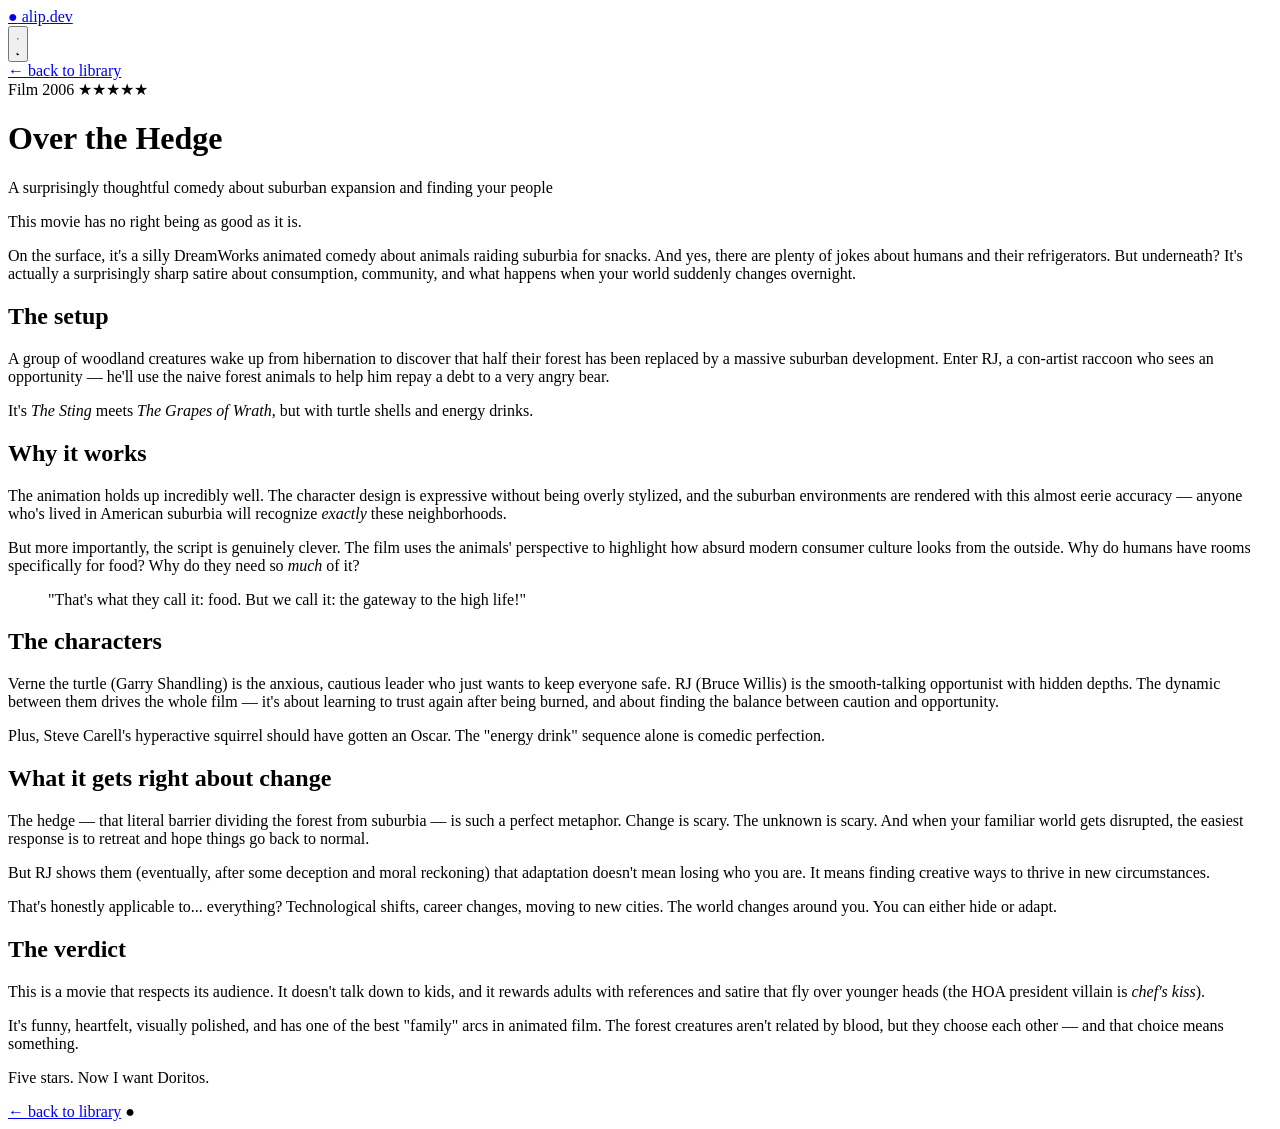
==== library/over-the-hedge.html @ 0281a2c3 "add generated placeholder posts" ====
<!DOCTYPE html>
<html lang="en" data-theme="light">
<head>
  <meta charset="UTF-8" />
  <meta name="viewport" content="width=device-width, initial-scale=1.0" />
  <title>Over the Hedge — Alip Arslan</title>
  <meta name="description" content="A surprisingly thoughtful comedy about suburban expansion and finding your people" />
  <link rel="icon" href="data:image/svg+xml,<svg xmlns='http://www.w3.org/2000/svg' viewBox='0 0 100 100'><text y='.9em' font-size='90'>●</text></svg>" />
  
  <link rel="preconnect" href="https://fonts.googleapis.com" />
  <link rel="preconnect" href="https://fonts.gstatic.com" crossorigin />
  <link href="https://fonts.googleapis.com/css2?family=Instrument+Serif:ital@0;1&family=DM+Sans:wght@400;500&display=swap" rel="stylesheet" />
  <link rel="stylesheet" href="../post.css" />
</head>
<body>

  <!-- NAV -->
  <nav>
    <div class="container">
      <div class="nav-left">
        <a href="../index.html" class="nav-logo page-link">
          <span class="sig">●</span>
          alip.dev
        </a>
      </div>
      <button class="theme-toggle" id="theme-toggle" aria-label="Toggle theme">
        <span class="icon-sun">
          <svg viewBox="0 0 24 24"><circle cx="12" cy="12" r="4"/><path d="M12 2v2M12 20v2M4.93 4.93l1.41 1.41M17.66 17.66l1.41 1.41M2 12h2M20 12h2M6.34 17.66l-1.41 1.41M19.07 4.93l-1.41 1.41"/></svg>
        </span>
        <span class="icon-moon">
          <svg viewBox="0 0 24 24"><path d="M21 12.79A9 9 0 1 1 11.21 3 7 7 0 0 0 21 12.79z"/></svg>
        </span>
      </button>
    </div>
  </nav>

  <!-- ARTICLE -->
  <main class="container">
    <a href="../index.html#library" class="back-link page-link">← back to library</a>
    <header class="article-header">
      <div class="article-meta">
        <span>Film</span>
        <span class="article-meta-dot"></span>
        <span>2006</span>
        <span class="article-meta-dot"></span>
        <span>★★★★★</span>
      </div>
      <h1 class="article-title">Over the Hedge</h1>
      <p class="article-subtitle">A surprisingly thoughtful comedy about suburban expansion and finding your people</p>
    </header>

    <article class="prose">
      <p>This movie has no right being as good as it is.</p>

      <p>On the surface, it's a silly DreamWorks animated comedy about animals raiding suburbia for snacks. And yes, there are plenty of jokes about humans and their refrigerators. But underneath? It's actually a surprisingly sharp satire about consumption, community, and what happens when your world suddenly changes overnight.</p>

      <h2>The setup</h2>

      <p>A group of woodland creatures wake up from hibernation to discover that half their forest has been replaced by a massive suburban development. Enter RJ, a con-artist raccoon who sees an opportunity — he'll use the naive forest animals to help him repay a debt to a very angry bear.</p>

      <p>It's <em>The Sting</em> meets <em>The Grapes of Wrath</em>, but with turtle shells and energy drinks.</p>

      <h2>Why it works</h2>

      <p>The animation holds up incredibly well. The character design is expressive without being overly stylized, and the suburban environments are rendered with this almost eerie accuracy — anyone who's lived in American suburbia will recognize <em>exactly</em> these neighborhoods.</p>

      <p>But more importantly, the script is genuinely clever. The film uses the animals' perspective to highlight how absurd modern consumer culture looks from the outside. Why do humans have rooms specifically for food? Why do they need so <em>much</em> of it?</p>

      <blockquote>
        <p>"That's what they call it: food. But we call it: the gateway to the high life!"</p>
      </blockquote>

      <h2>The characters</h2>

      <p>Verne the turtle (Garry Shandling) is the anxious, cautious leader who just wants to keep everyone safe. RJ (Bruce Willis) is the smooth-talking opportunist with hidden depths. The dynamic between them drives the whole film — it's about learning to trust again after being burned, and about finding the balance between caution and opportunity.</p>

      <p>Plus, Steve Carell's hyperactive squirrel should have gotten an Oscar. The "energy drink" sequence alone is comedic perfection.</p>

      <h2>What it gets right about change</h2>

      <p>The hedge — that literal barrier dividing the forest from suburbia — is such a perfect metaphor. Change is scary. The unknown is scary. And when your familiar world gets disrupted, the easiest response is to retreat and hope things go back to normal.</p>

      <p>But RJ shows them (eventually, after some deception and moral reckoning) that adaptation doesn't mean losing who you are. It means finding creative ways to thrive in new circumstances.</p>

      <p>That's honestly applicable to... everything? Technological shifts, career changes, moving to new cities. The world changes around you. You can either hide or adapt.</p>

      <h2>The verdict</h2>

      <p>This is a movie that respects its audience. It doesn't talk down to kids, and it rewards adults with references and satire that fly over younger heads (the HOA president villain is <em>chef's kiss</em>).</p>

      <p>It's funny, heartfelt, visually polished, and has one of the best "family" arcs in animated film. The forest creatures aren't related by blood, but they choose each other — and that choice means something.</p>

      <p>Five stars. Now I want Doritos.</p>
    </article>
  </main>

  <!-- FOOTER -->
  <footer class="container">
    <div class="article-footer">
      <div class="article-footer-inner">
        <a href="../index.html#library" class="footer-back page-link">← back to library</a>
        <span class="sig">●</span>
      </div>
    </div>
  </footer>

  <script src="../post.js"></script>

</body>
</html>
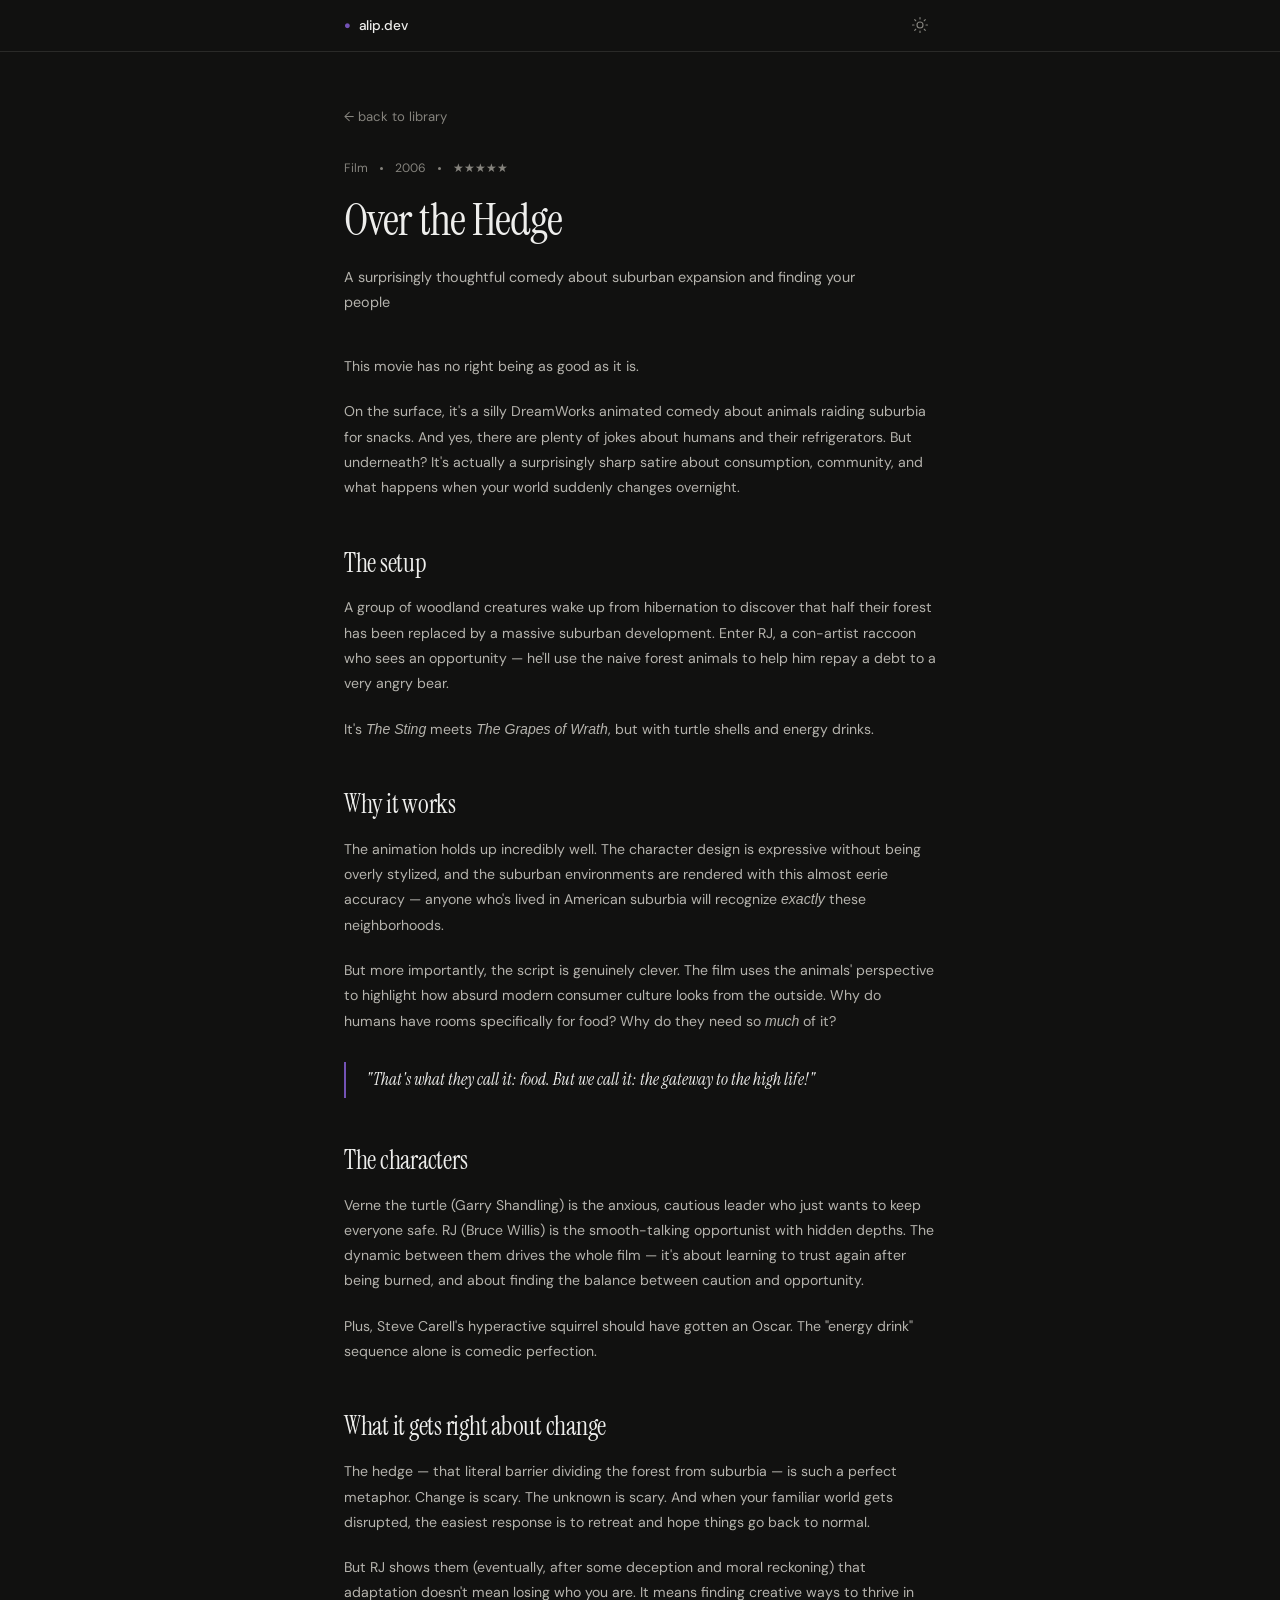
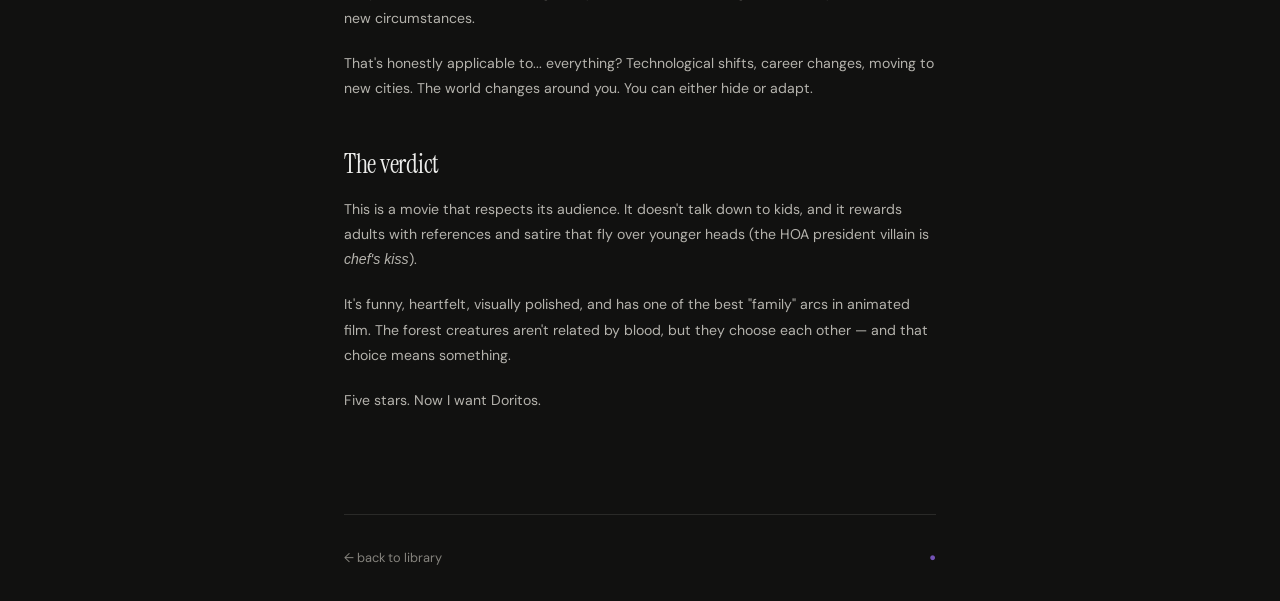
==== commit 0b73dec7: "add polish" ====
--- a/library/over-the-hedge.html
+++ b/library/over-the-hedge.html
@@ -1,6 +1,7 @@
 <!DOCTYPE html>
-<html lang="en" data-theme="light">
+<html lang="en" data-theme="dark">
 <head>
+  <script>document.documentElement.setAttribute('data-theme', localStorage.getItem('theme') || 'dark');</script>
   <meta charset="UTF-8" />
   <meta name="viewport" content="width=device-width, initial-scale=1.0" />
   <title>Over the Hedge — Alip Arslan</title>
--- a/post.css
+++ b/post.css
@@ -0,0 +1,393 @@
+/* ===== RESET & BASE ===== */
+*, *::before, *::after { margin: 0; padding: 0; box-sizing: border-box; }
+
+:root {
+  --sans: 'DM Sans', -apple-system, BlinkMacSystemFont, sans-serif;
+  --serif: 'Instrument Serif', 'Georgia', serif;
+  --ease-out-expo: cubic-bezier(0.16, 1, 0.3, 1);
+  --transition-color: 0.4s ease;
+}
+
+[data-theme="dark"] {
+  --bg:          #111110;
+  --bg-raised:   #191918;
+  --bg-hover:    #1e1e1c;
+  --border:      #2a2a28;
+  --border-hover:#3a3a37;
+  --text:        #eeeeec;
+  --text-secondary: #b5b3ad;
+  --text-muted:  #85837d;
+  --accent:      #7352B5;
+  --accent-dim:  rgba(115, 82, 181, 0.12);
+  --code-bg:     #1a1a19;
+}
+
+[data-theme="light"] {
+  --bg:          #fafaf8;
+  --bg-raised:   #ffffff;
+  --bg-hover:    #f0eeeb;
+  --border:      #e0ddd7;
+  --border-hover:#ccc9c1;
+  --text:        #1a1a18;
+  --text-secondary: #5a5850;
+  --text-muted:  #8a877e;
+  --accent:      #6344A3;
+  --accent-dim:  rgba(99, 68, 163, 0.1);
+  --code-bg:     #f4f3f0;
+}
+
+html {
+  font-size: 16px;
+  scroll-behavior: smooth;
+  -webkit-font-smoothing: antialiased;
+  -moz-osx-font-smoothing: grayscale;
+}
+
+body {
+  font-family: var(--sans);
+  background: var(--bg);
+  color: var(--text);
+  line-height: 1.7;
+  min-height: 100vh;
+  transition: background var(--transition-color), color var(--transition-color);
+  opacity: 0;
+  animation: pageIn 0.4s ease 0.05s forwards;
+}
+
+body.page-exit {
+  animation: pageOut 0.25s ease forwards;
+}
+
+@keyframes pageIn {
+  from { opacity: 0; transform: translateY(6px); }
+  to   { opacity: 1; transform: translateY(0); }
+}
+
+@keyframes pageOut {
+  from { opacity: 1; transform: translateY(0); }
+  to   { opacity: 0; transform: translateY(-4px); }
+}
+
+::selection {
+  background: var(--accent);
+  color: var(--bg);
+}
+
+a { color: inherit; text-decoration: none; }
+
+.container {
+  max-width: 640px;
+  margin: 0 auto;
+  padding: 0 24px;
+}
+
+/* ===== NAV ===== */
+nav {
+  position: sticky;
+  top: 0;
+  z-index: 100;
+  background: var(--bg);
+  transition: background var(--transition-color);
+}
+
+nav::after {
+  content: '';
+  position: absolute;
+  bottom: 0;
+  left: 0;
+  right: 0;
+  height: 1px;
+  background: var(--border);
+  transition: background var(--transition-color);
+}
+
+nav .container {
+  display: flex;
+  align-items: center;
+  justify-content: space-between;
+  height: 52px;
+}
+
+.nav-left {
+  display: flex;
+  align-items: center;
+  gap: 24px;
+}
+
+.nav-logo {
+  font-family: var(--sans);
+  font-size: 0.85rem;
+  font-weight: 500;
+  letter-spacing: -0.01em;
+  display: flex;
+  align-items: center;
+  gap: 8px;
+  color: var(--text);
+  transition: color 0.2s ease;
+}
+
+.sig {
+  color: var(--accent);
+  font-size: 0.7rem;
+  display: inline-block;
+  transition: color var(--transition-color), transform 0.4s var(--ease-out-expo), text-shadow 0.4s ease;
+  line-height: 1;
+  cursor: default;
+}
+
+.sig:hover {
+  animation: sigPulse 1.6s ease-in-out infinite;
+}
+
+@keyframes sigPulse {
+  0%, 100% { text-shadow: 0 0 4px var(--accent); }
+  50%      { text-shadow: 0 0 16px var(--accent), 0 0 30px var(--accent); }
+}
+
+.nav-logo:hover .sig { animation: sigPulse 1.6s ease-in-out infinite; }
+
+.theme-toggle {
+  background: none;
+  border: none;
+  color: var(--text-muted);
+  width: 32px;
+  height: 32px;
+  border-radius: 8px;
+  cursor: pointer;
+  display: flex;
+  align-items: center;
+  justify-content: center;
+  transition: all 0.2s ease;
+  padding: 0;
+}
+
+.theme-toggle:hover {
+  color: var(--text);
+  background: var(--bg-hover);
+}
+
+.theme-toggle svg {
+  width: 18px;
+  height: 18px;
+  fill: none;
+  stroke: currentColor;
+  stroke-width: 1.5;
+  stroke-linecap: round;
+  stroke-linejoin: round;
+}
+
+.theme-toggle .icon-sun,
+.theme-toggle .icon-moon { display: none; }
+[data-theme="dark"] .theme-toggle .icon-sun { display: block; }
+[data-theme="light"] .theme-toggle .icon-moon { display: block; }
+
+/* ===== BACK LINK ===== */
+.back-link {
+  font-size: 0.82rem;
+  color: var(--text-muted);
+  display: inline-flex;
+  align-items: center;
+  gap: 6px;
+  padding: 6px 0;
+  transition: color 0.2s ease;
+  margin-top: 48px;
+}
+
+.back-link:hover {
+  color: var(--text);
+}
+
+/* ===== ARTICLE ===== */
+.article-header {
+  padding: 24px 0 40px;
+}
+
+.article-meta {
+  font-size: 0.76rem;
+  color: var(--text-muted);
+  margin-bottom: 16px;
+  display: flex;
+  align-items: center;
+  gap: 12px;
+  transition: color var(--transition-color);
+}
+
+.article-meta-dot {
+  width: 3px;
+  height: 3px;
+  border-radius: 50%;
+  background: var(--text-muted);
+  transition: background var(--transition-color);
+}
+
+.article-title {
+  font-family: var(--serif);
+  font-size: clamp(2rem, 5.5vw, 2.8rem);
+  font-weight: 400;
+  line-height: 1.12;
+  letter-spacing: -0.02em;
+  margin-bottom: 20px;
+}
+
+.article-subtitle {
+  font-size: 0.9rem;
+  color: var(--text-secondary);
+  line-height: 1.7;
+  max-width: 520px;
+  transition: color var(--transition-color);
+}
+
+/* ===== PROSE ===== */
+.prose {
+  padding-bottom: 80px;
+}
+
+.prose h2 {
+  font-family: var(--serif);
+  font-size: 1.6rem;
+  font-weight: 400;
+  letter-spacing: -0.01em;
+  margin-top: 48px;
+  margin-bottom: 16px;
+  line-height: 1.2;
+}
+
+.prose h3 {
+  font-family: var(--serif);
+  font-size: 1.25rem;
+  font-weight: 400;
+  margin-top: 36px;
+  margin-bottom: 12px;
+  line-height: 1.3;
+}
+
+.prose p {
+  font-size: 0.88rem;
+  color: var(--text-secondary);
+  line-height: 1.8;
+  margin-bottom: 20px;
+  transition: color var(--transition-color);
+}
+
+.prose p strong {
+  color: var(--text);
+  font-weight: 500;
+}
+
+.prose p em {
+  font-style: italic;
+}
+
+.prose a {
+  color: var(--text);
+  text-decoration: underline;
+  text-decoration-color: var(--border);
+  text-underline-offset: 3px;
+  transition: text-decoration-color 0.2s ease, color 0.2s ease;
+}
+
+.prose a:hover {
+  text-decoration-color: var(--accent);
+  color: var(--accent);
+}
+
+.prose blockquote {
+  border-left: 2px solid var(--accent);
+  margin: 28px 0;
+  padding: 4px 0 4px 20px;
+}
+
+.prose blockquote p {
+  font-family: var(--serif);
+  font-size: 1.05rem;
+  font-style: italic;
+  color: var(--text);
+  line-height: 1.65;
+  margin-bottom: 0;
+}
+
+.prose code {
+  font-family: 'SF Mono', 'Fira Code', monospace;
+  font-size: 0.78rem;
+  background: var(--code-bg);
+  color: var(--accent);
+  padding: 2px 6px;
+  border-radius: 4px;
+  transition: background var(--transition-color), color var(--transition-color);
+}
+
+.prose pre {
+  background: var(--code-bg);
+  border: 1px solid var(--border);
+  border-radius: 8px;
+  padding: 20px;
+  margin: 24px 0;
+  overflow-x: auto;
+  transition: background var(--transition-color), border-color var(--transition-color);
+}
+
+.prose pre code {
+  background: none;
+  padding: 0;
+  color: var(--text-secondary);
+  font-size: 0.78rem;
+  line-height: 1.7;
+}
+
+.prose ul, .prose ol {
+  font-size: 0.88rem;
+  color: var(--text-secondary);
+  line-height: 1.8;
+  margin-bottom: 20px;
+  padding-left: 24px;
+  transition: color var(--transition-color);
+}
+
+.prose li {
+  margin-bottom: 6px;
+}
+
+.prose li strong {
+  color: var(--text);
+  font-weight: 500;
+}
+
+.prose hr {
+  border: none;
+  height: 1px;
+  background: var(--border);
+  margin: 40px 0;
+  transition: background var(--transition-color);
+}
+
+/* ===== FOOTER ===== */
+.article-footer {
+  border-top: 1px solid var(--border);
+  padding: 32px 0;
+  transition: border-color var(--transition-color);
+}
+
+.article-footer-inner {
+  display: flex;
+  align-items: center;
+  justify-content: space-between;
+}
+
+.footer-back {
+  font-size: 0.8rem;
+  color: var(--text-muted);
+  transition: color 0.2s ease;
+}
+
+.footer-back:hover {
+  color: var(--text);
+}
+
+/* ===== RESPONSIVE ===== */
+@media (max-width: 560px) {
+  .back-link { margin-top: 32px; }
+  .article-header { padding: 16px 0 28px; }
+  .article-title { font-size: 1.8rem; }
+  .prose h2 { font-size: 1.35rem; margin-top: 36px; }
+  .prose h3 { font-size: 1.1rem; margin-top: 28px; }
+}
